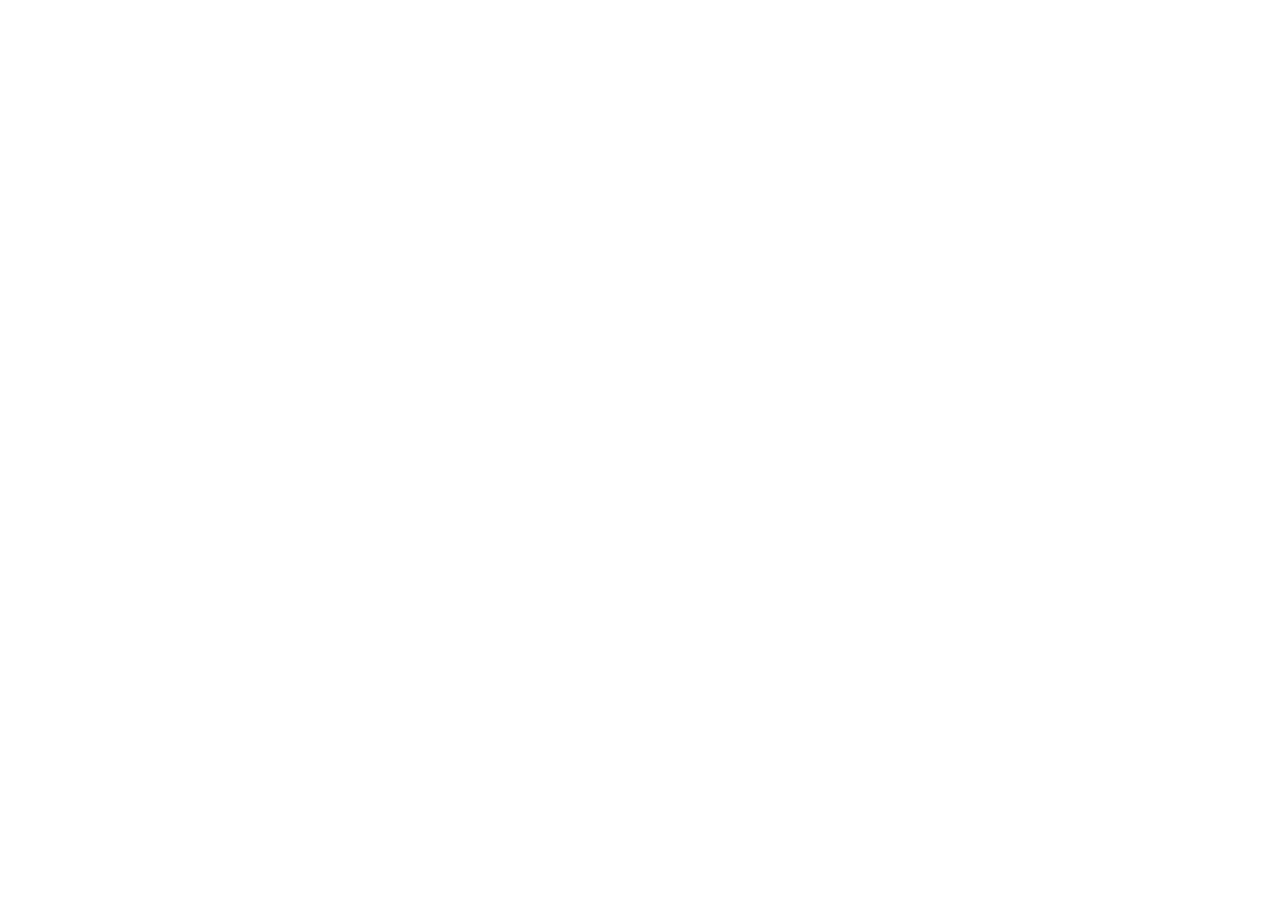
==== day1.html @ cb8dc37e "Add files via upload" ====
<!DOCTYPE html>
<html lang="ja">
<head>
<meta charset="UTF-8" />
<meta name="viewport" content="width=device-width, initial-scale=1.0" />
<title>確認テスト｜産前産後リハビリアカデミー</title>
<link rel="preconnect" href="https://fonts.googleapis.com">
<link rel="preconnect" href="https://fonts.gstatic.com" crossorigin>
<link href="https://fonts.googleapis.com/css2?family=Zen+Kaku+Gothic+New:wght@400;500;700&family=Zen+Maru+Gothic:wght@500;700;900&display=swap" rel="stylesheet">
<link rel="stylesheet" href="assets/quiz.css">
</head>
<body>
<div class="wrap" id="app"></div>

<script>
/* ============================================================
   ★ このDAYで編集するのは、下の CONFIG と QUESTIONS だけ ★
   ── 見た目・採点・記録のロジックは assets/quiz.js が担当します。
      新しいDAYを作るときは、このファイルを day2.html などに複製し、
      下の2か所（CONFIG / QUESTIONS）を差し替えてください。
   ============================================================ */
window.QUIZ = (function () {

const CONFIG = {
  day:        "DAY 1",
  title:      "産前産後の基礎と評価",
  passRatio:  1.0,          // 合格ライン（1.0 = 100%）
  // ▼ Apps Script を公開した「ウェブアプリURL」をここに貼る（未設定なら記録はスキップ）
  endpoint:   "https://script.google.com/macros/s/AKfycbw92xxGrnPwqDltsANabnVT67SQQKvEK06SO_dwPIWTa8DFITuuUKDO2SA6ubbLFX0jOg/exec"
};

const QUESTIONS = [
  { tag:"基礎",
    q:"正期産（フルターム）に該当する妊娠週数はどれですか？",
    options:["妊娠 34週0日〜36週6日","妊娠 37週0日〜41週6日","妊娠 42週0日以降"],
    answer:1,
    expl:"正期産は37週0日〜41週6日。37週未満は早産、42週以降は過期産に分類されます。" },

  { tag:"基礎",
    q:"妊娠中に分泌が増加し、靭帯の弛緩や関節弛緩性に関与するホルモンはどれですか？",
    options:["インスリン","リラキシン","コルチゾール"],
    answer:1,
    expl:"リラキシンは骨盤周囲をはじめとする靭帯の弛緩に関与し、関節の不安定性に影響します。" },

  { tag:"姿勢・動作",
    q:"妊娠・産後の姿勢変化のとらえ方として、最も適切なものはどれですか？",
    options:["全員に共通の決まったパターンに当てはめて評価する","個人差が大きいため、個別に評価する","姿勢変化は起こらないため評価は不要"],
    answer:1,
    expl:"姿勢変化には個人差が大きく、一律のパターン化は禁物。個別評価が基本です。" },

  { tag:"リスク管理",
    q:"運動中にただちに中止し、医療者に連絡すべき所見はどれですか？",
    options:["軽い倦怠感","性器出血・持続する腹痛・強いめまい","軽度の筋肉痛"],
    answer:1,
    expl:"性器出血、持続する腹痛、強いめまい等はレッドフラッグ。直ちに中止し医療者へ連絡します。" },

  { tag:"リスク管理",
    q:"産後の運動再開について、正しいものはどれですか？",
    options:["分娩様式や経過にかかわらず、全員同じ時期に開始してよい","経腟・帝王切開の別や回復経過に応じて、個別に判断する","産後はいかなる運動も6か月間禁止である"],
    answer:1,
    expl:"分娩様式・出血・創部・回復経過などにより、再開時期と強度は個別に判断します。" },

  { tag:"リスク管理",
    q:"妊娠中に仰臥位を長時間とることを避ける主な理由はどれですか？",
    options:["腰痛が必ず悪化するため","増大した子宮が下大静脈を圧迫し、仰臥位低血圧症候群を起こしうるため","呼吸ができなくなるため"],
    answer:1,
    expl:"増大子宮による下大静脈圧迫で血圧低下（仰臥位低血圧症候群）が起こりうるため、長時間の仰臥位は避けます。" },

  { tag:"評価",
    q:"腹直筋離開（DRA）の評価で主に確認する指標はどれですか？",
    options:["白線部に指が入る幅（離開幅）","下肢の長さの左右差","握力の値"],
    answer:0,
    expl:"白線部の離開幅（指何本分入るか）や深さ、収縮時の変化を確認します。" },

  { tag:"評価",
    q:"骨盤底筋トレーニングの指導で、まず重要なことはどれですか？",
    options:["できるだけ強く長く力を入れさせる","正しい収縮（締める・持ち上げる感覚）を確認・指導する","回数を毎日増やし続ける"],
    answer:1,
    expl:"誤った力み（息こらえ・代償）を防ぐため、まず正しい収縮の確認・指導が最優先です。" },

  { tag:"姿勢・動作",
    q:"抱っこなどの育児動作で腰部への負担を減らす基本はどれですか？",
    options:["対象物を体から離して持ち上げる","対象物を体に近づけ、下肢を使って持ち上げる","上半身だけを使って素早く持ち上げる"],
    answer:1,
    expl:"対象を体幹に近づけ、股関節・膝を使って持ち上げると腰部負担を軽減できます。" },

  { tag:"基礎",
    q:"本アカデミーが目指すゴールとして、ページに示されているものはどれですか？",
    options:["高リスク妊婦の周産期管理ができる","中リスク（中程度の症状）の産前産後患者のリハビリができる","手術を執刀できる"],
    answer:1,
    expl:"「中リスクの産前産後患者のリハビリができる」状態を目指す、と明示されています。" }
];

  return { config: CONFIG, questions: QUESTIONS };
})();
</script>
<script src="assets/quiz.js"></script>
</body>
</html>
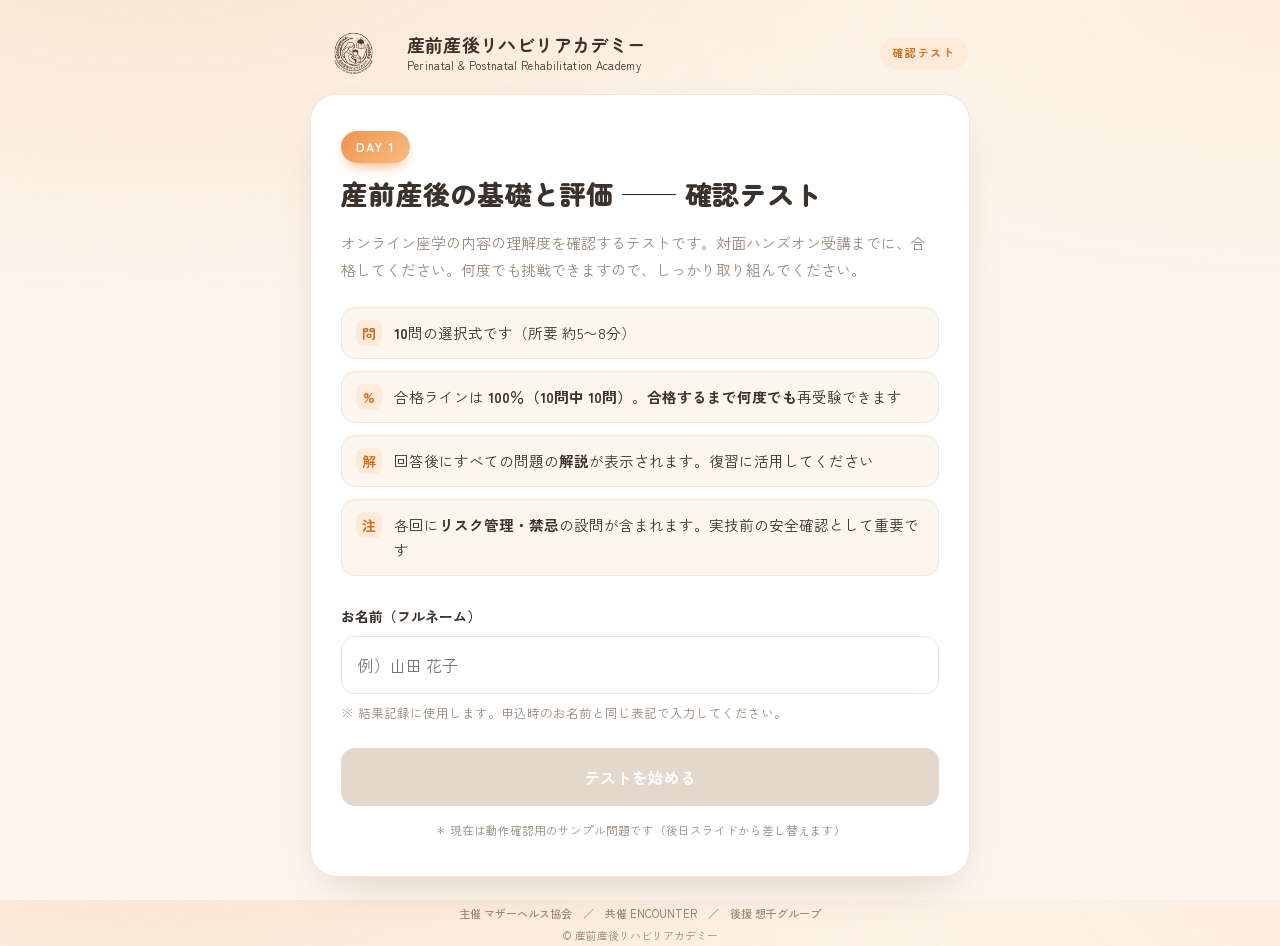
==== commit 9bba83b5: "Add files via upload" ====
--- a/day1.html
+++ b/day1.html
@@ -4,6 +4,7 @@
 <meta charset="UTF-8" />
 <meta name="viewport" content="width=device-width, initial-scale=1.0" />
 <title>確認テスト｜産前産後リハビリアカデミー</title>
+<link rel="icon" type="image/png" href="assets/logo.png" />
 <link rel="preconnect" href="https://fonts.googleapis.com">
 <link rel="preconnect" href="https://fonts.gstatic.com" crossorigin>
 <link href="https://fonts.googleapis.com/css2?family=Zen+Kaku+Gothic+New:wght@400;500;700&family=Zen+Maru+Gothic:wght@500;700;900&display=swap" rel="stylesheet">
@@ -24,7 +25,8 @@
 const CONFIG = {
   day:        "DAY 1",
   title:      "産前産後の基礎と評価",
-  passRatio:  1.0,          // 合格ライン（1.0 = 100%）
+  passRatio:  1.0,          // 合格ライン（1.0 = 100%。例：0.8 にすると8割正解で合格）
+  isSample:   true,         // true の間は開始画面に「サンプル問題」の注記を表示。本番問題に差し替えたら false に
   // ▼ Apps Script を公開した「ウェブアプリURL」をここに貼る（未設定なら記録はスキップ）
   endpoint:   "https://script.google.com/macros/s/AKfycbw92xxGrnPwqDltsANabnVT67SQQKvEK06SO_dwPIWTa8DFITuuUKDO2SA6ubbLFX0jOg/exec"
 };
--- a/assets/quiz.css
+++ b/assets/quiz.css
@@ -0,0 +1,177 @@
+  /* ============================================================
+     確認テスト テンプレート
+     ── このファイルをDayごとに複製し、下の CONFIG と QUESTIONS を
+        差し替えれば Day2〜4 も同じ見た目で量産できます。
+     ============================================================ */
+
+  /* ── ブランドカラー：HPの正式カラーコードが分かれば、ここを差し替えるだけで全体に反映 ── */
+  :root{
+    --cream:#FCF6EE;
+    --paper:#FFFFFF;
+    --ink:#3B322B;
+    --ink-soft:#9A897A;
+    --line:#F1E6D8;
+    --coral:#EE934E;       /* メイン強調＝HPのオレンジ */
+    --coral-dk:#D2701F;
+    --sage:#84B58E;        /* 合格（セージ） */
+    --clay:#E0907F;        /* 再挑戦（ダスティローズ） */
+    --sage-bg:#E8F3EB;
+    --clay-bg:#FBE8E5;
+    --shadow:0 18px 48px -20px rgba(120,80,40,.30);
+  }
+  *{box-sizing:border-box;margin:0;padding:0}
+  html,body{height:100%}
+  body{
+    font-family:"Zen Kaku Gothic New",system-ui,sans-serif;
+    background:
+      radial-gradient(120% 80% at 12% -10%, #FBE3CD 0%, transparent 55%),
+      radial-gradient(110% 70% at 100% 0%, #FDEFDF 0%, transparent 50%),
+      var(--cream);
+    color:var(--ink);
+    line-height:1.75;
+    min-height:100%;
+    display:flex;
+    justify-content:center;
+    padding:28px 16px 60px;
+    -webkit-font-smoothing:antialiased;
+  }
+  .wrap{width:100%;max-width:660px}
+
+  .masthead{display:flex;align-items:center;flex-wrap:wrap;gap:12px;margin-bottom:18px;padding:2px 2px 0}
+  .masthead .home-link{display:flex;align-items:center;gap:12px;text-decoration:none;color:inherit;border-radius:12px;transition:opacity .15s}
+  .masthead .home-link:hover{opacity:.75}
+  .masthead .home-link:focus-visible{outline:3px solid #F7BC83;outline-offset:3px}
+  .masthead .logo{height:46px;width:auto;display:block}
+  .wordmark{display:flex;flex-direction:column;justify-content:center;gap:3px}
+  .wordmark .wm-mark{display:none}
+  .wordmark .wm-text{font-family:"Zen Maru Gothic";font-weight:700;font-size:18px;line-height:1.2;color:var(--ink);letter-spacing:.02em}
+  .wordmark .wm-sub{font-family:"Zen Kaku Gothic New";font-weight:400;font-size:11px;line-height:1.3;color:var(--ink);letter-spacing:.03em}
+  .masthead .pill{
+    margin-left:auto;font-size:11px;letter-spacing:.16em;color:var(--coral-dk);
+    background:#FDEAD8;padding:6px 12px;border-radius:999px;font-weight:700;white-space:nowrap;
+  }
+  .sitefoot{text-align:center;margin-top:26px;font-size:11px;color:#9A8B7B;line-height:1.95}
+  .sitefoot .org{color:var(--ink-soft);font-weight:500}
+
+  .card{
+    background:var(--paper);
+    border:1px solid var(--line);
+    border-radius:27px;
+    padding:36px 30px;
+    box-shadow:var(--shadow);
+    animation:rise .6s cubic-bezier(.2,.8,.2,1) both;
+  }
+  @keyframes rise{from{opacity:0;transform:translateY(14px)}to{opacity:1;transform:none}}
+
+  .eyebrow{
+    display:inline-block;font-family:"Zen Maru Gothic";font-weight:700;color:#fff;
+    background:linear-gradient(135deg,var(--coral),#F7BC83);
+    font-size:12.5px;letter-spacing:.1em;margin-bottom:13px;
+    padding:5px 15px;border-radius:999px;box-shadow:0 7px 15px -7px var(--coral);
+  }
+  h1{
+    font-family:"Zen Maru Gothic";font-weight:900;
+    font-size:27px;line-height:1.35;letter-spacing:.01em;margin-bottom:18px;
+  }
+  .lead{color:var(--ink-soft);font-size:15px;margin-bottom:24px}
+
+  .rules{
+    list-style:none;display:grid;gap:12px;margin:22px 0 28px;
+  }
+  .rules li{
+    display:flex;gap:12px;align-items:flex-start;font-size:14.5px;
+    background:var(--cream);border:1px solid var(--line);
+    border-radius:14px;padding:12px 14px;
+  }
+  .rules .ic{
+    flex:none;width:26px;height:26px;border-radius:8px;background:#FDEAD8;
+    color:var(--coral-dk);display:grid;place-items:center;font-weight:700;
+    font-family:"Zen Maru Gothic";font-size:14px;
+  }
+
+  label.fld{display:block;font-weight:700;font-size:14px;margin:0 0 8px}
+  input[type=text]{
+    width:100%;font:inherit;font-size:16px;padding:14px 16px;
+    border:1.5px solid var(--line);border-radius:14px;background:#fff;
+    transition:border-color .2s;
+  }
+  input[type=text]:focus{outline:none;border-color:var(--coral)}
+  .hint{font-size:12.5px;color:var(--ink-soft);margin-top:8px}
+
+  .btn{
+    font:inherit;font-family:"Zen Maru Gothic";font-weight:700;font-size:16px;
+    border:none;border-radius:14px;padding:15px 22px;cursor:pointer;
+    transition:transform .12s,box-shadow .2s,background .2s;width:100%;
+    display:block;text-align:center;text-decoration:none;  /* <a>もボタン表示に */
+  }
+  .btn-primary{background:var(--coral);color:#fff;box-shadow:0 10px 24px -10px var(--coral)}
+  .btn-primary:hover{background:var(--coral-dk);transform:translateY(-1px)}
+  .btn-primary:disabled{background:#E4D8CC;color:#fff;box-shadow:none;cursor:not-allowed;transform:none}
+  .btn-ghost{background:transparent;color:var(--coral-dk);border:1.5px solid var(--line)}
+  .btn-ghost:hover{border-color:var(--coral);background:#FFF4EA}
+  .btn-row{display:grid;gap:12px;margin-top:24px}
+
+  /* progress */
+  .top{display:flex;align-items:center;justify-content:space-between;margin-bottom:6px}
+  .qcount{font-size:13px;color:var(--ink-soft);font-weight:700;letter-spacing:.04em}
+  .tag{font-size:11.5px;font-weight:700;color:var(--coral-dk);background:#FDEAD8;
+       padding:4px 10px;border-radius:999px;letter-spacing:.04em}
+  .bar{height:7px;background:var(--line);border-radius:999px;overflow:hidden;margin:10px 0 26px}
+  .bar > i{display:block;height:100%;background:linear-gradient(90deg,var(--coral),#F7BC83);
+           border-radius:999px;transition:width .4s cubic-bezier(.2,.8,.2,1)}
+
+  .q{font-family:"Zen Maru Gothic";font-weight:700;font-size:20px;line-height:1.55;margin-bottom:22px}
+  .opts{display:grid;gap:11px}
+  .opt{
+    display:flex;gap:13px;align-items:center;text-align:left;
+    border:1.5px solid var(--line);background:#fff;border-radius:15px;
+    padding:15px 16px;font:inherit;font-size:15.5px;cursor:pointer;
+    transition:border-color .15s,background .15s,transform .1s;
+  }
+  .opt:hover{border-color:var(--coral);background:#FFF6EE}
+  .opt .mk{
+    flex:none;width:26px;height:26px;border-radius:50%;border:2px solid var(--line);
+    display:grid;place-items:center;font-weight:700;font-size:13px;color:var(--ink-soft);
+    font-family:"Zen Maru Gothic";transition:.15s;
+  }
+  .opt.sel{border-color:var(--coral);background:#FCE7D2}
+  .opt.sel .mk{background:var(--coral);border-color:var(--coral);color:#fff}
+
+  /* result */
+  .scorewrap{text-align:center;padding:6px 0 4px}
+  .ring{
+    --p:0; width:148px;height:148px;border-radius:50%;margin:6px auto 18px;
+    display:grid;place-items:center;position:relative;
+    background:conic-gradient(var(--rc) calc(var(--p)*1%), var(--line) 0);
+    transition:--p 1s;
+  }
+  .ring::before{content:"";position:absolute;inset:12px;border-radius:50%;background:#fff}
+  .ring .num{position:relative;font-family:"Zen Maru Gothic";font-weight:900;font-size:34px;line-height:1}
+  .ring .num small{display:block;font-size:13px;color:var(--ink-soft);font-weight:500;margin-top:3px}
+  .verdict{font-family:"Zen Maru Gothic";font-weight:900;font-size:24px;margin-bottom:6px}
+  .verdict.pass{color:var(--sage)}
+  .verdict.fail{color:var(--clay)}
+  .vsub{color:var(--ink-soft);font-size:14.5px;margin-bottom:22px}
+  .banner{border-radius:16px;padding:16px 18px;font-size:14.5px;margin-bottom:24px;font-weight:500}
+  .banner.pass{background:var(--sage-bg);color:#3F7A57;border:1px solid #CFE6D6}
+  .banner.fail{background:var(--clay-bg);color:#B0584F;border:1px solid #F3D3CF}
+  .banner b{font-family:"Zen Maru Gothic";font-weight:700}
+
+  .review h3{font-family:"Zen Maru Gothic";font-size:15px;margin:8px 0 14px;color:var(--ink-soft);
+             letter-spacing:.04em;font-weight:700}
+  .rev{border:1px solid var(--line);border-radius:15px;padding:15px 16px;margin-bottom:12px;background:#fff}
+  .rev .rq{font-weight:700;font-size:14.5px;margin-bottom:10px;display:flex;gap:9px;align-items:flex-start}
+  .rev .badge{flex:none;width:22px;height:22px;border-radius:50%;display:grid;place-items:center;
+              font-size:13px;font-weight:700;color:#fff}
+  .rev.ok .badge{background:var(--sage)} .rev.ng .badge{background:var(--clay)}
+  .ans{font-size:13.5px;margin:3px 0;padding-left:31px}
+  .ans .lab{color:var(--ink-soft)}
+  .ans.correct .val{color:var(--sage);font-weight:700}
+  .ans.yours .val{color:var(--clay);font-weight:700}
+  .expl{font-size:13.5px;color:var(--ink-soft);background:var(--cream);border-radius:11px;
+        padding:10px 13px;margin:9px 0 0 31px;border-left:3px solid var(--coral)}
+  .expl b{color:var(--coral-dk)}
+
+  .foot{text-align:center;font-size:11.5px;color:var(--ink-soft);margin-top:22px;letter-spacing:.03em}
+  .sample-note{font-size:11.5px;color:#9A8B7B;text-align:center;margin-top:14px}
+  .hide{display:none}
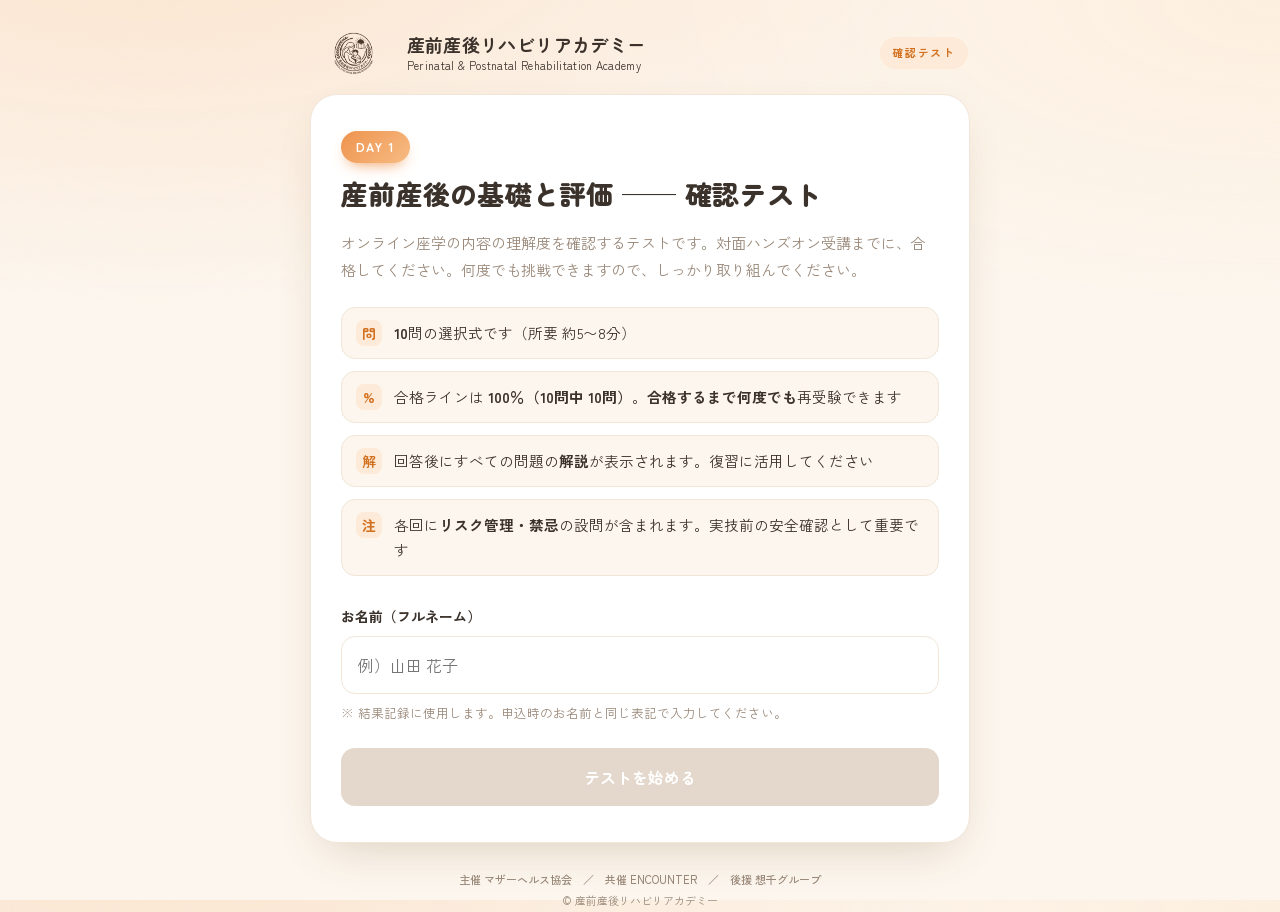
==== commit c2ca3ec1: "Add files via upload" ====
--- a/day1.html
+++ b/day1.html
@@ -19,6 +19,10 @@
    ── 見た目・採点・記録のロジックは assets/quiz.js が担当します。
       新しいDAYを作るときは、このファイルを day2.html などに複製し、
       下の2か所（CONFIG / QUESTIONS）を差し替えてください。
+
+   ※ 選択肢の並び順は読み込みのたびにシャッフルされ、正答の位置
+      （A〜D）はランダムになります。QUESTIONS では正答を先頭
+      （配列の0番目）に書いておけばOKです（answer は自動で追従）。
    ============================================================ */
 window.QUIZ = (function () {
 
@@ -26,72 +30,137 @@
   day:        "DAY 1",
   title:      "産前産後の基礎と評価",
   passRatio:  1.0,          // 合格ライン（1.0 = 100%。例：0.8 にすると8割正解で合格）
-  isSample:   true,         // true の間は開始画面に「サンプル問題」の注記を表示。本番問題に差し替えたら false に
+  isSample:   false,        // 本番問題
   // ▼ Apps Script を公開した「ウェブアプリURL」をここに貼る（未設定なら記録はスキップ）
   endpoint:   "https://script.google.com/macros/s/AKfycbw92xxGrnPwqDltsANabnVT67SQQKvEK06SO_dwPIWTa8DFITuuUKDO2SA6ubbLFX0jOg/exec"
 };
 
-const QUESTIONS = [
-  { tag:"基礎",
-    q:"正期産（フルターム）に該当する妊娠週数はどれですか？",
-    options:["妊娠 34週0日〜36週6日","妊娠 37週0日〜41週6日","妊娠 42週0日以降"],
-    answer:1,
-    expl:"正期産は37週0日〜41週6日。37週未満は早産、42週以降は過期産に分類されます。" },
-
-  { tag:"基礎",
-    q:"妊娠中に分泌が増加し、靭帯の弛緩や関節弛緩性に関与するホルモンはどれですか？",
-    options:["インスリン","リラキシン","コルチゾール"],
-    answer:1,
-    expl:"リラキシンは骨盤周囲をはじめとする靭帯の弛緩に関与し、関節の不安定性に影響します。" },
-
-  { tag:"姿勢・動作",
-    q:"妊娠・産後の姿勢変化のとらえ方として、最も適切なものはどれですか？",
-    options:["全員に共通の決まったパターンに当てはめて評価する","個人差が大きいため、個別に評価する","姿勢変化は起こらないため評価は不要"],
-    answer:1,
-    expl:"姿勢変化には個人差が大きく、一律のパターン化は禁物。個別評価が基本です。" },
+/* 各問：options の先頭（0番目）が正答。並び順は下でシャッフルします。 */
+const QUESTIONS_RAW = [
+  // ── MRアカデミー Day1（総論）3問 ──
+  { tag:"患者理解",
+    q:"産前産後リハで意識したい「良くなった」の捉え方のズレについて、適切なものはどれか。",
+    options:[
+      "医師は所見や数値、セラピストは動作やADL、患者は「抱っこしても痛くない」など立場で基準が異なり、患者の本当のゴールを拾うことが大切",
+      "三者の基準は一致しており、ズレを気にする必要はない",
+      "患者の主観は当てにならないため、画像所見だけで判断する",
+      "共感と安心が最優先で、主訴を解決する知識や技術は二の次でよい"],
+    answer:0,
+    expl:"「良くなった」の捉え方は立場で異なります。患者の言葉の裏にある本当のゴールを拾うことが大切。ただし大前提として、主訴を解決に近づける知識と技術があること（共感だけでは不十分）。" },
 
   { tag:"リスク管理",
-    q:"運動中にただちに中止し、医療者に連絡すべき所見はどれですか？",
-    options:["軽い倦怠感","性器出血・持続する腹痛・強いめまい","軽度の筋肉痛"],
-    answer:1,
-    expl:"性器出血、持続する腹痛、強いめまい等はレッドフラッグ。直ちに中止し医療者へ連絡します。" },
+    q:"セラピストが自分で判断せず、医師に判断を求めるべき状態はどれか。",
+    options:[
+      "腹痛の増悪、発熱、出血、浮腫の急な変化や、精神症状の出現や悪化",
+      "軽い筋肉痛や一時的な疲労感",
+      "リハ中の軽度な発汗",
+      "自宅での運動回数のわずかな増減"],
+    answer:0,
+    expl:"腹痛増悪・発熱・出血・浮腫の急変や精神症状は「自分で判断しない勇気」を持つべきサイン。状態変化は即日・所見（事実）ベースで簡潔に報告します。" },
+
+  { tag:"多職種連携",
+    q:"チーム医療の一員としての行動として、最も適切なものはどれか。",
+    options:[
+      "やりすぎない判断を持ち、状態変化は当日中に所見ベースで医師や助産師に報告し、報告ラインを事前に確認しておく",
+      "専門家として、気になる所見も自分一人で判断し抱え込む",
+      "患者の不安を抑えるため、医師の説明と異なる見解も積極的に伝える",
+      "産婦人科医や助産師との連携は、問題が起きてから始める"],
+    answer:0,
+    expl:"「技術の前に、安全管理とチームの一員である自覚」。状態変化は即日・所見ベースで報告し、患者への言葉も医師と統一。単独で抱え込まないことが信頼につながります。" },
+
+  // ── 第1回ウェビナー①（妊娠期の変化とリスク管理）4問 ──
+  { tag:"妊娠期の変化",
+    q:"妊娠後期の呼吸や体幹に関わる変化として正しいものはどれか。",
+    options:[
+      "子宮の増大で横隔膜が約4cm挙上し、胸式呼吸が優位になる",
+      "横隔膜は下降し、腹式呼吸が優位になる",
+      "肋骨下角は狭くなる",
+      "残気量が増加する"],
+    answer:0,
+    expl:"子宮増大で横隔膜は約4cm挙上し胸式呼吸が優位に。肋骨は横方向に広がり肋骨下角は拡大、呼吸数は増加・残気量は低下します。横隔膜はインナーユニットの一部で、体幹評価の臨床推論の基盤になります。" },
+
+  { tag:"各時期の特徴",
+    q:"妊娠24週の妊婦について、時期の区分と注意すべき異常の組み合わせで正しいものはどれか。",
+    options:[
+      "妊娠中期（7か月）で、切迫早産や妊娠高血圧症候群、妊娠糖尿病などに注意する",
+      "妊娠初期で、異所性妊娠に最も注意する",
+      "妊娠後期で、過期産に注意する",
+      "妊娠中期だが、特に注意すべき異常はない"],
+    answer:0,
+    expl:"妊娠初期0〜15週／中期16〜27週／後期28〜40週。24週は中期（7か月）です。22週以降は早産の範疇で、妊娠高血圧症候群や妊娠糖尿病にも注意が必要です。" },
 
   { tag:"リスク管理",
-    q:"産後の運動再開について、正しいものはどれですか？",
-    options:["分娩様式や経過にかかわらず、全員同じ時期に開始してよい","経腟・帝王切開の別や回復経過に応じて、個別に判断する","産後はいかなる運動も6か月間禁止である"],
-    answer:1,
-    expl:"分娩様式・出血・創部・回復経過などにより、再開時期と強度は個別に判断します。" },
+    q:"妊婦へのリハ開始前や実施中の安全管理として、適切なものはどれか。",
+    options:[
+      "開始前にかかりつけ産婦人科医の許可を確認し、毎回、胎動や出血、お腹の張り、破水感、バイタルを確認する",
+      "切迫流早産や前置胎盤の既往があっても、本人が希望すれば開始してよい",
+      "経過が順調なら、胎動や出血の確認は省略してよい",
+      "お腹の張りや軽い出血は様子を見て、リハは予定どおり続ける"],
+    answer:0,
+    expl:"切迫流早産・妊娠高血圧症・前置胎盤・子宮頸管無力症などで運動禁止とされていないかを確認。毎回、胎動・出血・お腹の張り・破水感・バイタル（血圧・脈拍・体温）を確認し、異常時は中止して即日報告します。" },
 
   { tag:"リスク管理",
-    q:"妊娠中に仰臥位を長時間とることを避ける主な理由はどれですか？",
-    options:["腰痛が必ず悪化するため","増大した子宮が下大静脈を圧迫し、仰臥位低血圧症候群を起こしうるため","呼吸ができなくなるため"],
-    answer:1,
-    expl:"増大子宮による下大静脈圧迫で血圧低下（仰臥位低血圧症候群）が起こりうるため、長時間の仰臥位は避けます。" },
+    q:"妊娠中の臥位姿勢について正しいものはどれか。",
+    options:[
+      "仰臥位で子宮が下大静脈を圧迫すると仰臥位低血圧症候群を生じうるため、症状が出そうなら左側臥位にする",
+      "仰臥位低血圧症候群が出たら右側臥位にする",
+      "腹臥位は補助具を使えば後期でも負担なく行える",
+      "仰臥位は血圧を上げるため、積極的に長くとる"],
+    answer:0,
+    expl:"下大静脈は脊柱の右前方を走行。圧迫で静脈還流が低下し血圧低下（めまい・気分不良・冷や汗など）を生じます。症状が出そうなら左側臥位へ。腹臥位は補助具を使っても子宮内圧上昇・背部負担がかかるため避けます。" },
 
-  { tag:"評価",
-    q:"腹直筋離開（DRA）の評価で主に確認する指標はどれですか？",
-    options:["白線部に指が入る幅（離開幅）","下肢の長さの左右差","握力の値"],
+  // ── 第1回事前ウェビナー②（出産〜産後の変化）3問 ──
+  { tag:"分娩",
+    q:"会陰裂傷の分類について正しいものはどれか。",
+    options:[
+      "第3度は肛門括約筋の断裂を、第4度は肛門や直腸粘膜への裂傷を伴い、いずれも手術的修復を要する",
+      "第2度は会陰皮膚と膣粘膜のみに限局し、自然治癒は望めない",
+      "第3度は筋層までの裂傷にとどまり、第4度で初めて肛門括約筋に及ぶ",
+      "第4度は直腸粘膜には及ばず、骨盤臓器脱のリスクとも関係しない"],
     answer:0,
-    expl:"白線部の離開幅（指何本分入るか）や深さ、収縮時の変化を確認します。" },
+    expl:"第1度＝会陰皮膚・膣粘膜に限局、第2度＝筋層も裂傷、第3度＝肛門括約筋断裂、第4度＝肛門・直腸粘膜に及ぶ。第1・2度は自然治癒可能、第3・4度は手術的修復が必要で、尿・便失禁や骨盤臓器脱のリスクが高まります。" },
 
-  { tag:"評価",
-    q:"骨盤底筋トレーニングの指導で、まず重要なことはどれですか？",
-    options:["できるだけ強く長く力を入れさせる","正しい収縮（締める・持ち上げる感覚）を確認・指導する","回数を毎日増やし続ける"],
-    answer:1,
-    expl:"誤った力み（息こらえ・代償）を防ぐため、まず正しい収縮の確認・指導が最優先です。" },
+  { tag:"産褥期",
+    q:"産褥期の姿勢や動作の指導として、最も適切なものはどれか。",
+    options:[
+      "体幹の支持性が乏しいまま育児動作を続けると不良姿勢から二次的な痛みや骨盤底への負荷を招くため、痛みを避ける姿勢や臥位ポジショニング、寝返り、授乳姿勢などを指導する",
+      "子宮復古が完了する産褥6〜8週までは臥床安静を厳守させ、起き上がりや授乳姿勢の指導は控える",
+      "悪露が続く時期は座位や排便姿勢の指導を産褥6週以降まで行わない",
+      "体幹の支持性を早く取り戻すため、産褥早期から強い腹圧をかける体幹トレーニングを優先する"],
+    answer:0,
+    expl:"産褥期の終了は身体の完全回復を意味しません。早期から疼痛回避と骨盤底保護の視点で、臥位ポジショニング・寝返り・起き上がり・座位・授乳・排便姿勢などを指導します。" },
 
-  { tag:"姿勢・動作",
-    q:"抱っこなどの育児動作で腰部への負担を減らす基本はどれですか？",
-    options:["対象物を体から離して持ち上げる","対象物を体に近づけ、下肢を使って持ち上げる","上半身だけを使って素早く持ち上げる"],
-    answer:1,
-    expl:"対象を体幹に近づけ、股関節・膝を使って持ち上げると腰部負担を軽減できます。" },
+  { tag:"産後の変化",
+    q:"腹直筋離開（DRA）について正しいものはどれか。",
+    options:[
+      "臨床上は2横指以上の離開でDRAと判断し、妊娠後期にほぼ全妊婦で生じ、産後6か月でも約39%以上に残存する",
+      "1横指以上の離開からDRAと診断し、産後6か月までにほぼ全例で消失する",
+      "妊娠中に生じることは少なく、主に分娩時の腹圧で発症して産後に表れる",
+      "白線の離開幅が大きいほど、腰痛や骨盤底機能障害の重症度と必ず比例する"],
+    answer:0,
+    expl:"判断基準は2横指以上。妊娠後期にほぼ全妊婦で生じ、産後6か月でも約39%以上に残存します。白線は腹筋群のアンカーで、離開すると腹壁機能が低下しますが、症状の原因かは総合的に判断します。" }
+];
 
-  { tag:"基礎",
-    q:"本アカデミーが目指すゴールとして、ページに示されているものはどれですか？",
-    options:["高リスク妊婦の周産期管理ができる","中リスク（中程度の症状）の産前産後患者のリハビリができる","手術を執刀できる"],
-    answer:1,
-    expl:"「中リスクの産前産後患者のリハビリができる」状態を目指す、と明示されています。" }
-];
+/* 選択肢の並び順をシャッフルし、正答の位置（A〜D）をランダム化する。
+   正答テキストを保持したまま options を並べ替え、answer をその位置に更新。 */
+function shuffleChoices(list){
+  return list.map(function(item){
+    const order = item.options.map(function(_, i){ return i; });
+    for(let i = order.length - 1; i > 0; i--){
+      const j = Math.floor(Math.random() * (i + 1));
+      const t = order[i]; order[i] = order[j]; order[j] = t;
+    }
+    return {
+      tag: item.tag,
+      q: item.q,
+      options: order.map(function(i){ return item.options[i]; }),
+      answer: order.indexOf(item.answer),
+      expl: item.expl
+    };
+  });
+}
+
+const QUESTIONS = shuffleChoices(QUESTIONS_RAW);
 
   return { config: CONFIG, questions: QUESTIONS };
 })();
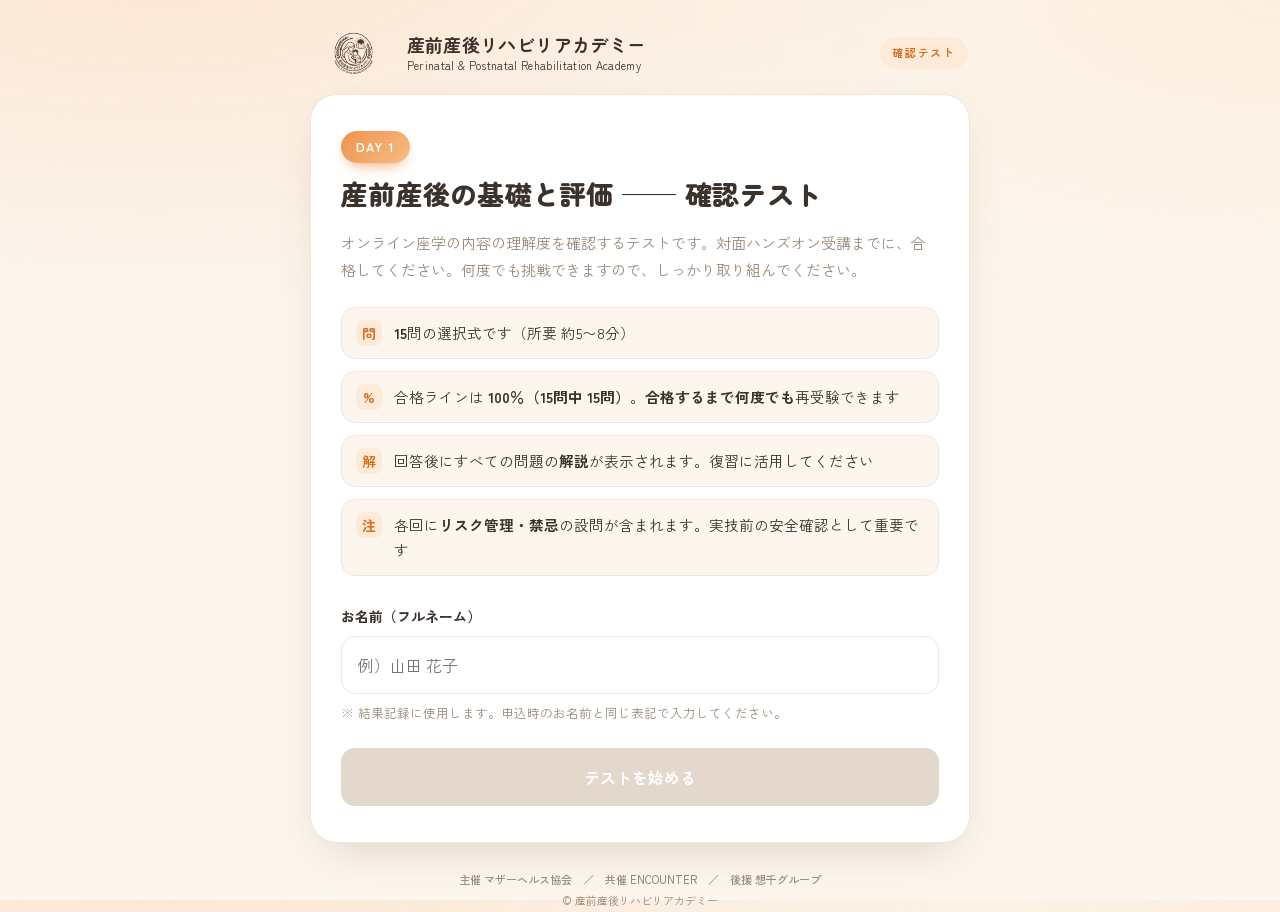
==== commit 81d5db7f: "Add files via upload" ====
--- a/day1.html
+++ b/day1.html
@@ -15,14 +15,20 @@
 
 <script>
 /* ============================================================
-   ★ このDAYで編集するのは、下の CONFIG と QUESTIONS だけ ★
+   ★ このDAYで編集するのは、下の CONFIG と QUESTIONS_POOL だけ ★
    ── 見た目・採点・記録のロジックは assets/quiz.js が担当します。
       新しいDAYを作るときは、このファイルを day2.html などに複製し、
-      下の2か所（CONFIG / QUESTIONS）を差し替えてください。
-
-   ※ 選択肢の並び順は読み込みのたびにシャッフルされ、正答の位置
-      （A〜D）はランダムになります。QUESTIONS では正答を先頭
-      （配列の0番目）に書いておけばOKです（answer は自動で追従）。
+      下の2か所（CONFIG / QUESTIONS_POOL）を差し替えてください。
+
+   ■ 出題のしくみ（このDAYの仕様）
+     ・QUESTIONS_POOL に問題をためておく（現在20問）。
+     ・読み込みのたびに、そこから DRAW 問（現在15問）をランダムに抽出。
+     ・出題順はカリキュラム順（プールの並び順）で表示。
+     ・各問の選択肢はシャッフルされ、正答の位置（A〜D）はランダム。
+     ・QUESTIONS_POOL では「正答を先頭（配列の0番目）」に書けばOK
+       （answer は自動で追従します）。
+     ※ 別の15問で解き直したいときは、ページを再読み込みしてください。
+       （「もう一度挑戦する」では同じ15問で再挑戦します）
    ============================================================ */
 window.QUIZ = (function () {
 
@@ -35,121 +41,232 @@
   endpoint:   "https://script.google.com/macros/s/AKfycbw92xxGrnPwqDltsANabnVT67SQQKvEK06SO_dwPIWTa8DFITuuUKDO2SA6ubbLFX0jOg/exec"
 };
 
+const DRAW = 15;   // プールから毎回出題する問題数
+
 /* 各問：options の先頭（0番目）が正答。並び順は下でシャッフルします。 */
-const QUESTIONS_RAW = [
-  // ── MRアカデミー Day1（総論）3問 ──
+const QUESTIONS_POOL = [
+  // ── MRアカデミー Day1（総論）──
+  { tag:"数字で見る需要",
+    q:"産後女性の症状の頻度の組み合わせで正しいものはどれか。",
+    options:[
+      "産後腰痛 約25〜75％／産後尿漏れ 約33％／産後うつ 約10〜17％",
+      "産後腰痛 約10〜17％／産後尿漏れ 約25〜75％／産後うつ 約33％",
+      "産後腰痛 約33％／産後尿漏れ 約10〜17％／産後うつ 約25〜75％",
+      "いずれも約5％未満のまれな症状"],
+    answer:0,
+    expl:"腰痛25〜75％・尿漏れ33％・産後うつ10〜17％。高頻度だが受診は少なく「見えない需要」となっています。" },
+
+  { tag:"対象者の再定義",
+    q:"産前産後リハの対象者の捉え方として正しいものはどれか。",
+    options:[
+      "「健康な女性＋胎児または乳児」を、「治す」より「支える・整える」関わりで支援する",
+      "病気の患者として、疾患を治すことを最優先にする",
+      "リスクが高いので医師の指示があるまで関わらない",
+      "対象は母体のみで胎児・乳児は考慮しない"],
+    answer:0,
+    expl:"「治す対象」から「支える・整える」への視点転換が出発点です。" },
+
   { tag:"患者理解",
-    q:"産前産後リハで意識したい「良くなった」の捉え方のズレについて、適切なものはどれか。",
-    options:[
-      "医師は所見や数値、セラピストは動作やADL、患者は「抱っこしても痛くない」など立場で基準が異なり、患者の本当のゴールを拾うことが大切",
-      "三者の基準は一致しており、ズレを気にする必要はない",
-      "患者の主観は当てにならないため、画像所見だけで判断する",
-      "共感と安心が最優先で、主訴を解決する知識や技術は二の次でよい"],
-    answer:0,
-    expl:"「良くなった」の捉え方は立場で異なります。患者の言葉の裏にある本当のゴールを拾うことが大切。ただし大前提として、主訴を解決に近づける知識と技術があること（共感だけでは不十分）。" },
-
-  { tag:"リスク管理",
-    q:"セラピストが自分で判断せず、医師に判断を求めるべき状態はどれか。",
-    options:[
-      "腹痛の増悪、発熱、出血、浮腫の急な変化や、精神症状の出現や悪化",
+    q:"「良くなった」の定義のズレについて適切なものはどれか。",
+    options:[
+      "医師は所見・数値、セラピストは動作・ADL、患者は「抱っこしても痛くない」など基準が異なり、患者の本当のゴールを拾うことが大切。ただし大前提として主訴を解決する知識と技術が要る",
+      "三者の基準は一致しており、ズレは考えなくてよい",
+      "共感と安心が最優先で、知識・技術は二の次でよい",
+      "患者の主観は当てにならず、画像所見だけで判断する"],
+    answer:0,
+    expl:"立場で「良くなった」は異なります。共感と、主訴を解決する実力の両立が前提です。" },
+
+  { tag:"リスク管理・連携",
+    q:"自分で判断せず、医師に即日報告すべき状態はどれか。",
+    options:[
+      "腹痛の増悪、発熱、出血、浮腫の急な変化、精神症状の出現・増悪",
       "軽い筋肉痛や一時的な疲労感",
-      "リハ中の軽度な発汗",
-      "自宅での運動回数のわずかな増減"],
-    answer:0,
-    expl:"腹痛増悪・発熱・出血・浮腫の急変や精神症状は「自分で判断しない勇気」を持つべきサイン。状態変化は即日・所見（事実）ベースで簡潔に報告します。" },
-
-  { tag:"多職種連携",
-    q:"チーム医療の一員としての行動として、最も適切なものはどれか。",
-    options:[
-      "やりすぎない判断を持ち、状態変化は当日中に所見ベースで医師や助産師に報告し、報告ラインを事前に確認しておく",
-      "専門家として、気になる所見も自分一人で判断し抱え込む",
-      "患者の不安を抑えるため、医師の説明と異なる見解も積極的に伝える",
-      "産婦人科医や助産師との連携は、問題が起きてから始める"],
-    answer:0,
-    expl:"「技術の前に、安全管理とチームの一員である自覚」。状態変化は即日・所見ベースで報告し、患者への言葉も医師と統一。単独で抱え込まないことが信頼につながります。" },
-
-  // ── 第1回ウェビナー①（妊娠期の変化とリスク管理）4問 ──
+      "運動後の軽い眠気",
+      "体重の生理的な増減"],
+    answer:0,
+    expl:"状態変化は即日・所見（事実）ベースで報告します。「自分で判断しない勇気」を持ちます。" },
+
+  // ── 第1回ウェビナー①（妊娠期の変化とリスク管理）──
   { tag:"妊娠期の変化",
-    q:"妊娠後期の呼吸や体幹に関わる変化として正しいものはどれか。",
-    options:[
-      "子宮の増大で横隔膜が約4cm挙上し、胸式呼吸が優位になる",
-      "横隔膜は下降し、腹式呼吸が優位になる",
-      "肋骨下角は狭くなる",
-      "残気量が増加する"],
-    answer:0,
-    expl:"子宮増大で横隔膜は約4cm挙上し胸式呼吸が優位に。肋骨は横方向に広がり肋骨下角は拡大、呼吸数は増加・残気量は低下します。横隔膜はインナーユニットの一部で、体幹評価の臨床推論の基盤になります。" },
+    q:"妊娠後期の胸郭・呼吸の変化で正しいものはどれか。",
+    options:[
+      "横隔膜が約4cm挙上し肋骨下角が広がり、胸式呼吸優位・残気量は低下する",
+      "横隔膜が約4cm下降し、腹式呼吸優位になる",
+      "肋骨下角は狭くなり、残気量が増加する",
+      "呼吸数は減り、労作時の息切れは起きにくい"],
+    answer:0,
+    expl:"横隔膜は約4cm挙上・肋骨下角は拡大し胸式呼吸優位、呼吸数は増加・残気量は低下します。横隔膜はインナーユニットの一部です。" },
+
+  { tag:"妊娠期の変化",
+    q:"妊娠に伴う体重・腹壁・骨盤底の変化で正しいものはどれか。",
+    options:[
+      "体重増加の目安は約10〜12kg、腹筋群は引き伸ばされ筋厚が薄くなり、腹直筋離開は妊娠第3期にほぼ全例で生じる",
+      "体重増加の目安は約3〜5kgで、腹筋の厚みは増す",
+      "子宮増大により骨盤底筋群はむしろ強化される",
+      "腹直筋離開は妊娠中には起こらない"],
+    answer:0,
+    expl:"体重増加は10〜12kg（妊娠前BMIで変動）。腹筋・骨盤底は引き伸ばされ脆弱化し、DRAは妊娠第3期にほぼ全例で生じます。" },
+
+  { tag:"妊娠期の変化",
+    q:"妊娠中の生理学的変化で正しいものはどれか。",
+    options:[
+      "出血に備え凝固系が活性化する一方、線溶系は活性化せず、非妊娠時より血栓ができやすい",
+      "循環血液量が減少し、心拍出量も低下する",
+      "凝固系は抑制され、出血傾向になる",
+      "リラキシンは靭帯を硬くして関節を安定させる"],
+    answer:0,
+    expl:"循環血液量・心拍出量は増加、血圧は不変〜やや低下。血栓リスクが上がり、片脚の腫脹・痛み・熱感、呼吸苦・胸痛はDVTや肺塞栓を疑います。" },
 
   { tag:"各時期の特徴",
-    q:"妊娠24週の妊婦について、時期の区分と注意すべき異常の組み合わせで正しいものはどれか。",
-    options:[
-      "妊娠中期（7か月）で、切迫早産や妊娠高血圧症候群、妊娠糖尿病などに注意する",
-      "妊娠初期で、異所性妊娠に最も注意する",
-      "妊娠後期で、過期産に注意する",
-      "妊娠中期だが、特に注意すべき異常はない"],
-    answer:0,
-    expl:"妊娠初期0〜15週／中期16〜27週／後期28〜40週。24週は中期（7か月）です。22週以降は早産の範疇で、妊娠高血圧症候群や妊娠糖尿病にも注意が必要です。" },
-
-  { tag:"リスク管理",
-    q:"妊婦へのリハ開始前や実施中の安全管理として、適切なものはどれか。",
-    options:[
-      "開始前にかかりつけ産婦人科医の許可を確認し、毎回、胎動や出血、お腹の張り、破水感、バイタルを確認する",
-      "切迫流早産や前置胎盤の既往があっても、本人が希望すれば開始してよい",
-      "経過が順調なら、胎動や出血の確認は省略してよい",
-      "お腹の張りや軽い出血は様子を見て、リハは予定どおり続ける"],
-    answer:0,
-    expl:"切迫流早産・妊娠高血圧症・前置胎盤・子宮頸管無力症などで運動禁止とされていないかを確認。毎回、胎動・出血・お腹の張り・破水感・バイタル（血圧・脈拍・体温）を確認し、異常時は中止して即日報告します。" },
-
-  { tag:"リスク管理",
-    q:"妊娠中の臥位姿勢について正しいものはどれか。",
-    options:[
-      "仰臥位で子宮が下大静脈を圧迫すると仰臥位低血圧症候群を生じうるため、症状が出そうなら左側臥位にする",
-      "仰臥位低血圧症候群が出たら右側臥位にする",
+    q:"妊娠期間の区分・数え方で正しいものはどれか。",
+    options:[
+      "最終月経開始日から数え、初期0〜15週・中期16〜27週・後期28〜40週。切迫早産は妊娠22週0日以降を指す",
+      "受精日から数え、初期0〜11週・中期12〜23週・後期24週以降",
+      "切迫流産と切迫早産の境界は妊娠28週である",
+      "妊娠持続は9か月・36週とする"],
+    answer:0,
+    expl:"28日を1か月（10か月）、7日を1週（40週）とします。切迫流産は21週6日まで、切迫早産は22週0日〜36週6日です。" },
+
+  { tag:"各時期の特徴",
+    q:"妊娠34週の妊婦への対応で適切なものはどれか。",
+    options:[
+      "妊娠後期にあたり、切迫早産・妊娠高血圧症候群・常位胎盤早期剥離などに注意し、その日の張り・出血・胎動を確認する",
+      "妊娠中期であり、まだ早産の心配はない",
+      "妊娠初期の器官形成期なので運動は一切禁止",
+      "後期は安定期でリスク管理は不要"],
+    answer:0,
+    expl:"34週は後期（9か月）。「この時期はこう」と固定せず、毎回評価する姿勢が要旨です。" },
+
+  { tag:"リスク管理",
+    q:"妊婦へのリハ開始前・実施中の安全管理として、最も適切なものはどれか。",
+    options:[
+      "事前にかかりつけ産婦人科医から運動許可（切迫流早産・妊娠高血圧症・前置胎盤・子宮頸管無力症などで禁止でないか）を得たうえで、毎回、胎動・出血・お腹の張り・破水感・バイタルを確認する",
+      "経過が順調で前回問題がなければ、その日の胎動・お腹の張りの確認は省略し、バイタル測定のみで開始してよい",
+      "医師の運動許可は初回に確認すれば十分で、以降は本人が「大丈夫」と言えば毎回の状態確認は不要",
+      "妊娠時期ごとに「この時期はこの運動・この負荷」と手順を固定し、当日の体調評価より手順の順守を優先する"],
+    answer:0,
+    expl:"開始前に医師の運動許可（禁止でないか）を確認し、毎回、胎動・出血・張り・破水感・バイタル（血圧・脈拍・体温）を確認します。心身は常に変化するため時期で固定せず、その都度評価するのが要旨です。" },
+
+  { tag:"リスク管理",
+    q:"妊娠高血圧症候群について正しいものはどれか。",
+    options:[
+      "血圧140/90mmHg以上（160/110以上は重症）で、無症状のことも多く、頭痛・視覚異常・急な浮腫や体重増加に注意する",
+      "血圧130/80mmHg以上で診断し、必ず自覚症状を伴う",
+      "収縮期90mmHg以下で診断される",
+      "子癇やHELLP症候群とは無関係の軽症疾患である"],
+    answer:0,
+    expl:"140/90以上（重症は160/110以上）。無症状も多く健診が重要です。子癇・脳出血・HELLP症候群・常位胎盤早期剥離などの重篤な合併症に注意します。" },
+
+  { tag:"リスク管理",
+    q:"妊娠中の臥位姿勢で正しいものはどれか。",
+    options:[
+      "仰臥位で子宮が下大静脈を圧迫し仰臥位低血圧症候群を生じうるため、症状が出そうなら左側臥位にする",
+      "症状が出たら右側臥位にする",
       "腹臥位は補助具を使えば後期でも負担なく行える",
-      "仰臥位は血圧を上げるため、積極的に長くとる"],
-    answer:0,
-    expl:"下大静脈は脊柱の右前方を走行。圧迫で静脈還流が低下し血圧低下（めまい・気分不良・冷や汗など）を生じます。症状が出そうなら左側臥位へ。腹臥位は補助具を使っても子宮内圧上昇・背部負担がかかるため避けます。" },
-
-  // ── 第1回事前ウェビナー②（出産〜産後の変化）3問 ──
+      "仰臥位は静脈還流を促すので積極的に長くとる"],
+    answer:0,
+    expl:"下大静脈は脊柱の右前方を走行します。圧迫で血圧が低下（めまい等）するため左側臥位へ。腹臥位は補助具を使っても負担がかかり避けます。" },
+
+  { tag:"リスク管理",
+    q:"妊婦スポーツの安全管理基準で正しいものはどれか。",
+    options:[
+      "心拍数150bpm以下・自覚的運動強度「ややきつい」以下、原則12週以降、週2〜3回・1回60分以内が目安",
+      "心拍数180bpmまで、「非常にきつい」まで許容",
+      "妊娠判明後すぐ（初期）から強度を上げて開始する",
+      "実施時間は深夜〜早朝が望ましい"],
+    answer:0,
+    expl:"心拍150bpm以下・「ややきつい」以下（連続運動では「やや楽」以下）。実施は午前10時〜午後2時、週2〜3回・1回60分以内が目安です。" },
+
+  // ── 第1回事前ウェビナー②（出産〜産後の変化）──
+  { tag:"分娩",
+    q:"分娩の経過について正しいものはどれか。",
+    options:[
+      "分娩第1期は初産婦で平均10〜12時間、経産婦で平均4〜6時間と、初産婦の方が長い",
+      "分娩第2期は経産婦の方が長い",
+      "初産婦・経産婦で所要時間に差はない",
+      "分娩第3期（胎盤娩出）は平均3〜4時間かかる"],
+    answer:0,
+    expl:"第2期は初産1.5〜2時間・経産30分〜1時間、第3期は初産15〜30分・経産10〜20分。分娩の3要素は産道・娩出物・娩出力です。" },
+
   { tag:"分娩",
     q:"会陰裂傷の分類について正しいものはどれか。",
     options:[
-      "第3度は肛門括約筋の断裂を、第4度は肛門や直腸粘膜への裂傷を伴い、いずれも手術的修復を要する",
+      "第3度は肛門括約筋の断裂、第4度は肛門・直腸粘膜への裂傷を伴い、いずれも手術的修復が必要で尿・便失禁や骨盤臓器脱のリスクが高まる",
       "第2度は会陰皮膚と膣粘膜のみに限局し、自然治癒は望めない",
-      "第3度は筋層までの裂傷にとどまり、第4度で初めて肛門括約筋に及ぶ",
-      "第4度は直腸粘膜には及ばず、骨盤臓器脱のリスクとも関係しない"],
-    answer:0,
-    expl:"第1度＝会陰皮膚・膣粘膜に限局、第2度＝筋層も裂傷、第3度＝肛門括約筋断裂、第4度＝肛門・直腸粘膜に及ぶ。第1・2度は自然治癒可能、第3・4度は手術的修復が必要で、尿・便失禁や骨盤臓器脱のリスクが高まります。" },
+      "第3度は筋層まで、第4度で初めて肛門括約筋に及ぶ",
+      "第4度は直腸粘膜に及ばず、骨盤臓器脱とは無関係"],
+    answer:0,
+    expl:"第1度＝皮膚・膣粘膜、第2度＝筋層も、第3度＝肛門括約筋、第4度＝肛門・直腸粘膜。第1・2度は自然治癒可能。会陰切開後の痛みは1〜4週間持続しうります。" },
+
+  { tag:"分娩",
+    q:"分娩時の仙骨の動きについて正しいものはどれか。",
+    options:[
+      "ニューテーション（うなずき）では下方（骨盤出口）の径が大きくなり、上方（骨盤入口）の径は小さくなる",
+      "ニューテーションでは骨盤入口が広がり、出口が狭くなる",
+      "カウンターニューテーションで骨盤出口が広がる",
+      "仙骨の動きは分娩に関与しない"],
+    answer:0,
+    expl:"うなずき（ニューテーション）は出口が拡大＝児頭娩出時、起き上がり（カウンターニューテーション）は入口が拡大＝児頭下降時。仙腸関節の可動が分娩に関与します。" },
 
   { tag:"産褥期",
-    q:"産褥期の姿勢や動作の指導として、最も適切なものはどれか。",
-    options:[
-      "体幹の支持性が乏しいまま育児動作を続けると不良姿勢から二次的な痛みや骨盤底への負荷を招くため、痛みを避ける姿勢や臥位ポジショニング、寝返り、授乳姿勢などを指導する",
-      "子宮復古が完了する産褥6〜8週までは臥床安静を厳守させ、起き上がりや授乳姿勢の指導は控える",
-      "悪露が続く時期は座位や排便姿勢の指導を産褥6週以降まで行わない",
-      "体幹の支持性を早く取り戻すため、産褥早期から強い腹圧をかける体幹トレーニングを優先する"],
-    answer:0,
-    expl:"産褥期の終了は身体の完全回復を意味しません。早期から疼痛回避と骨盤底保護の視点で、臥位ポジショニング・寝返り・起き上がり・座位・授乳・排便姿勢などを指導します。" },
+    q:"産褥期について正しいものはどれか。",
+    options:[
+      "母体がほぼ非妊娠時に戻るまでの約6〜8週間で、悪露は産後4〜6週まで、エストロゲン・プロゲステロンは急激に減少する",
+      "産褥期は産後2週間で、ホルモンは緩やかに減少する",
+      "産褥期はエストロゲン・プロゲステロンが急増する時期である",
+      "悪露は産後24時間で消失する"],
+    answer:0,
+    expl:"産褥期は約6〜8週間、悪露は産後4〜6週まで。プロゲステロン・エストロゲンは急減（精神的不安定の一因）し、プロラクチン・オキシトシンが母乳分泌に関与します。" },
+
+  { tag:"産褥期",
+    q:"産褥期の姿勢・動作指導として最も適切なものはどれか。",
+    options:[
+      "会陰部・帝王切開後の疼痛を回避し、体幹支持性が乏しい中での不良姿勢による二次的疼痛や骨盤底負荷を防ぐよう、臥位ポジショニングや起き上がり・授乳姿勢を指導する",
+      "産褥期は完全に回復しているため特別な指導は不要",
+      "産褥早期から強い腹圧をかける体幹トレーニングを優先する",
+      "痛みがあっても育児動作は通常どおり行わせる"],
+    answer:0,
+    expl:"産褥期の終了は身体の完全回復を意味しません。疼痛回避と骨盤底保護の視点で、臥位ポジショニング・寝返り・起き上がり・座位・授乳・排便姿勢を指導します。" },
 
   { tag:"産後の変化",
     q:"腹直筋離開（DRA）について正しいものはどれか。",
     options:[
-      "臨床上は2横指以上の離開でDRAと判断し、妊娠後期にほぼ全妊婦で生じ、産後6か月でも約39%以上に残存する",
-      "1横指以上の離開からDRAと診断し、産後6か月までにほぼ全例で消失する",
-      "妊娠中に生じることは少なく、主に分娩時の腹圧で発症して産後に表れる",
-      "白線の離開幅が大きいほど、腰痛や骨盤底機能障害の重症度と必ず比例する"],
-    answer:0,
-    expl:"判断基準は2横指以上。妊娠後期にほぼ全妊婦で生じ、産後6か月でも約39%以上に残存します。白線は腹筋群のアンカーで、離開すると腹壁機能が低下しますが、症状の原因かは総合的に判断します。" }
+      "臨床上2横指以上でDRAと判断し、妊娠第3期にほぼ全妊婦で生じ、産後6か月でも約39％以上に残存する。症状の原因かは総合的に判断する",
+      "1横指以上でDRAと診断し、産後6か月までにほぼ全例が閉鎖する",
+      "離開幅が大きいほど、腰痛や骨盤底機能障害の重症度と必ず比例する",
+      "白線が離開しても腹壁全体の機能には影響しない"],
+    answer:0,
+    expl:"判断基準は2横指以上、妊娠第3期にほぼ全妊婦で生じ、産後6か月でも約39％以上に残存。白線は腹筋群のアンカーで離開すると腹壁機能が低下しますが、症状の原因かは総合的に判断します。" },
+
+  { tag:"産後の変化",
+    q:"マタニティブルーズと産後うつ病について正しいものはどれか。",
+    options:[
+      "マタニティブルーズは産後数日〜2週間の一過性の情緒不安定、産後うつ病は「うつ病」で、EPDS（エジンバラ産後うつ病質問票）でスクリーニングし疑えば支援につなぐ",
+      "両者は同じもので、いずれも一過性で支援は不要",
+      "産後うつ病は必ず産後2週間以内に自然軽快する",
+      "「眠れない」「自分を責める」などの訴えは正常範囲で注意不要"],
+    answer:0,
+    expl:"マタニティブルーズは一過性、産後うつ病はうつ病です。EPDSでスクリーニングし、疑えば適切な支援へつなぎます。身体だけでなく精神面も含め包括的に関わります。" }
 ];
 
-/* 選択肢の並び順をシャッフルし、正答の位置（A〜D）をランダム化する。
-   正答テキストを保持したまま options を並べ替え、answer をその位置に更新。 */
-function shuffleChoices(list){
-  return list.map(function(item){
-    const order = item.options.map(function(_, i){ return i; });
-    for(let i = order.length - 1; i > 0; i--){
-      const j = Math.floor(Math.random() * (i + 1));
-      const t = order[i]; order[i] = order[j]; order[j] = t;
-    }
+/* 配列をシャッフル（Fisher–Yates） */
+function shuffle(arr){
+  const a = arr.slice();
+  for(let i = a.length - 1; i > 0; i--){
+    const j = Math.floor(Math.random() * (i + 1));
+    const t = a[i]; a[i] = a[j]; a[j] = t;
+  }
+  return a;
+}
+
+/* プールから draw 問をランダム抽出（出題はプールの並び順＝カリキュラム順）し、
+   各問の選択肢をシャッフルして正答位置をランダム化する。 */
+function buildQuestions(pool, draw){
+  const n = Math.min(draw, pool.length);
+  const chosenIdx = shuffle(pool.map(function(_, i){ return i; })).slice(0, n).sort(function(a, b){ return a - b; });
+  return chosenIdx.map(function(pi){
+    const item = pool[pi];
+    const order = shuffle(item.options.map(function(_, i){ return i; }));
     return {
       tag: item.tag,
       q: item.q,
@@ -160,7 +277,7 @@
   });
 }
 
-const QUESTIONS = shuffleChoices(QUESTIONS_RAW);
+const QUESTIONS = buildQuestions(QUESTIONS_POOL, DRAW);
 
   return { config: CONFIG, questions: QUESTIONS };
 })();
